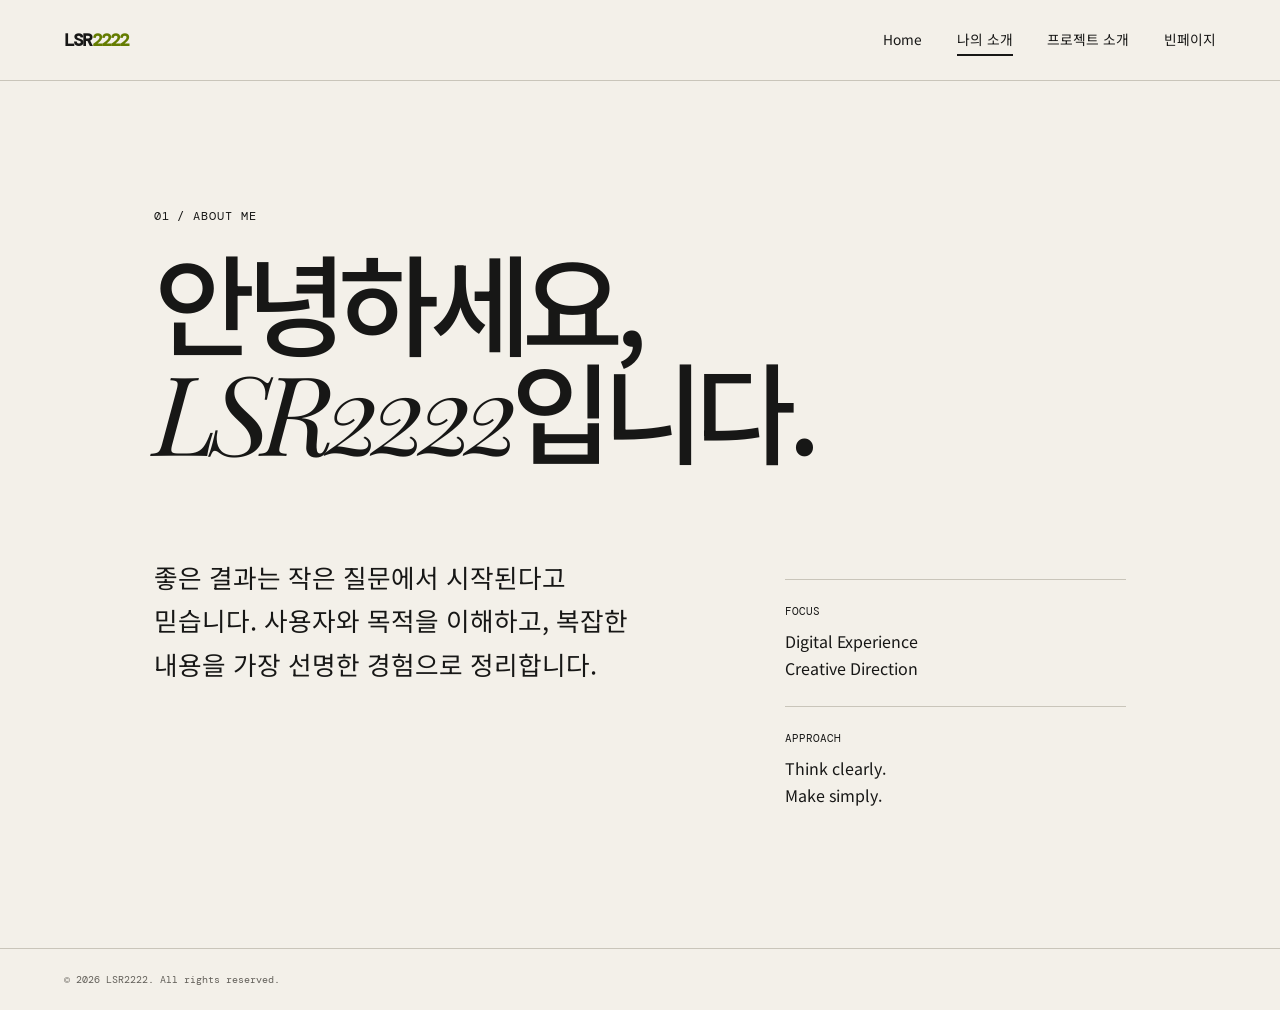
==== about.html @ e8da939d "Build LSR2222 portfolio pages" ====
<!doctype html><html lang="ko"><head><meta charset="utf-8"><meta name="viewport" content="width=device-width,initial-scale=1"><title>나의 소개 | LSR2222</title><link rel="stylesheet" href="style.css"><script src="script.js" defer></script></head><body><header><a class="brand" href="index.html">LSR<span>2222</span></a><button class="menu" aria-label="메뉴 열기" aria-expanded="false">Menu</button><nav><a href="index.html">Home</a><a class="active" href="about.html">나의 소개</a><a href="projects.html">프로젝트 소개</a><a href="blank.html">빈페이지</a></nav></header><main class="page"><p class="label">01 / ABOUT ME</p><h1>안녕하세요,<br><em>LSR2222</em>입니다.</h1><div class="about"><p>좋은 결과는 작은 질문에서 시작된다고 믿습니다. 사용자와 목적을 이해하고, 복잡한 내용을 가장 선명한 경험으로 정리합니다.</p><dl><dt>FOCUS</dt><dd>Digital Experience<br>Creative Direction</dd><dt>APPROACH</dt><dd>Think clearly.<br>Make simply.</dd></dl></div></main><footer>© 2026 LSR2222. All rights reserved.</footer></body></html>
---- style.css ----
@import url('https://fonts.googleapis.com/css2?family=DM+Mono&family=Noto+Sans+KR:wght@400;500;700&family=Playfair+Display:ital@0;1&display=swap');
:root{--ink:#171716;--paper:#f3f0e9;--line:#c9c5ba;--lime:#d5ff42}*{box-sizing:border-box}body{min-width:320px;margin:0;background:var(--paper);color:var(--ink);font-family:"Noto Sans KR",sans-serif}a{color:inherit;text-decoration:none}header,footer{display:flex;align-items:center;justify-content:space-between;padding:24px clamp(24px,5vw,72px)}header{border-bottom:1px solid var(--line)}.brand{font:700 1.1rem "DM Mono",monospace;letter-spacing:-.1em}.brand span,.copy b{color:#647c00}nav{display:flex;gap:clamp(16px,2.7vw,42px);font-size:.86rem}nav a{padding:5px 0}nav a:hover,nav .active{border-bottom:2px solid var(--ink)}.menu{display:none;border:0;background:none;font:.8rem "DM Mono",monospace}.label{margin:0 0 23px;font:.72rem "DM Mono",monospace;letter-spacing:.08em}h1{margin:0;font-size:clamp(3.4rem,8.6vw,9rem);font-weight:500;line-height:.98;letter-spacing:-.08em}h1 em{font-family:"Playfair Display",serif;font-weight:400}.hero{min-height:72vh;padding:clamp(78px,11vw,170px) clamp(24px,12vw,180px) 80px}.copy{margin:36px 0;font-size:clamp(1rem,1.5vw,1.27rem);line-height:1.75}.button{display:inline-flex;gap:36px;padding:14px 18px;background:var(--ink);color:#fff;font-size:.85rem;transition:.2s}.button:hover{background:#536600;transform:translateY(-3px)}.intro{display:grid;grid-template-columns:1fr 2fr auto;gap:40px;margin:0 clamp(24px,5vw,72px);padding:28px 0;border-top:1px solid var(--ink);font-size:.92rem}.intro p{margin:0;line-height:1.65}.intro a{border-bottom:1px solid}.page{padding:clamp(70px,10vw,145px) clamp(24px,12vw,180px)}.about{display:grid;grid-template-columns:1.4fr 1fr;gap:12vw;margin-top:90px}.about>p{margin:0;font-size:clamp(1.3rem,2vw,1.9rem);line-height:1.7;word-break:keep-all}dl{margin:0}dt{margin-top:24px;padding-top:24px;border-top:1px solid var(--line);font:.7rem "DM Mono",monospace}dd{margin:10px 0;line-height:1.7}.projects{margin-top:85px;border-top:1px solid var(--ink)}.projects article{display:grid;grid-template-columns:130px 1fr 1fr auto;gap:24px;align-items:center;padding:28px 6px;border-bottom:1px solid var(--line);transition:.2s}.projects article:hover{background:var(--lime);padding-left:16px}.projects p,.projects h2{margin:0}.projects p{font:.7rem "DM Mono",monospace}.projects h2{font-size:clamp(1.4rem,2.5vw,2.3rem);font-weight:500}.projects span{font-size:.85rem}.projects b{font-size:1.3rem}.blank{min-height:67vh;padding:clamp(100px,15vw,210px) clamp(24px,12vw,180px)}.blank>p:last-child{margin-top:40px;color:#55534e}footer{border-top:1px solid var(--line);color:#625f59;font:.65rem "DM Mono",monospace}@media(max-width:680px){header{position:relative}.menu{display:block}nav{display:none;position:absolute;top:72px;right:16px;z-index:2;flex-direction:column;gap:12px;padding:18px;background:var(--ink);color:#fff}nav.open{display:flex}nav .active{border-color:var(--lime)}.intro,.about{grid-template-columns:1fr;gap:22px}.projects article{grid-template-columns:1fr auto;gap:10px}.projects article span{grid-column:1/2}.projects article b{grid-row:1/4;grid-column:2}}
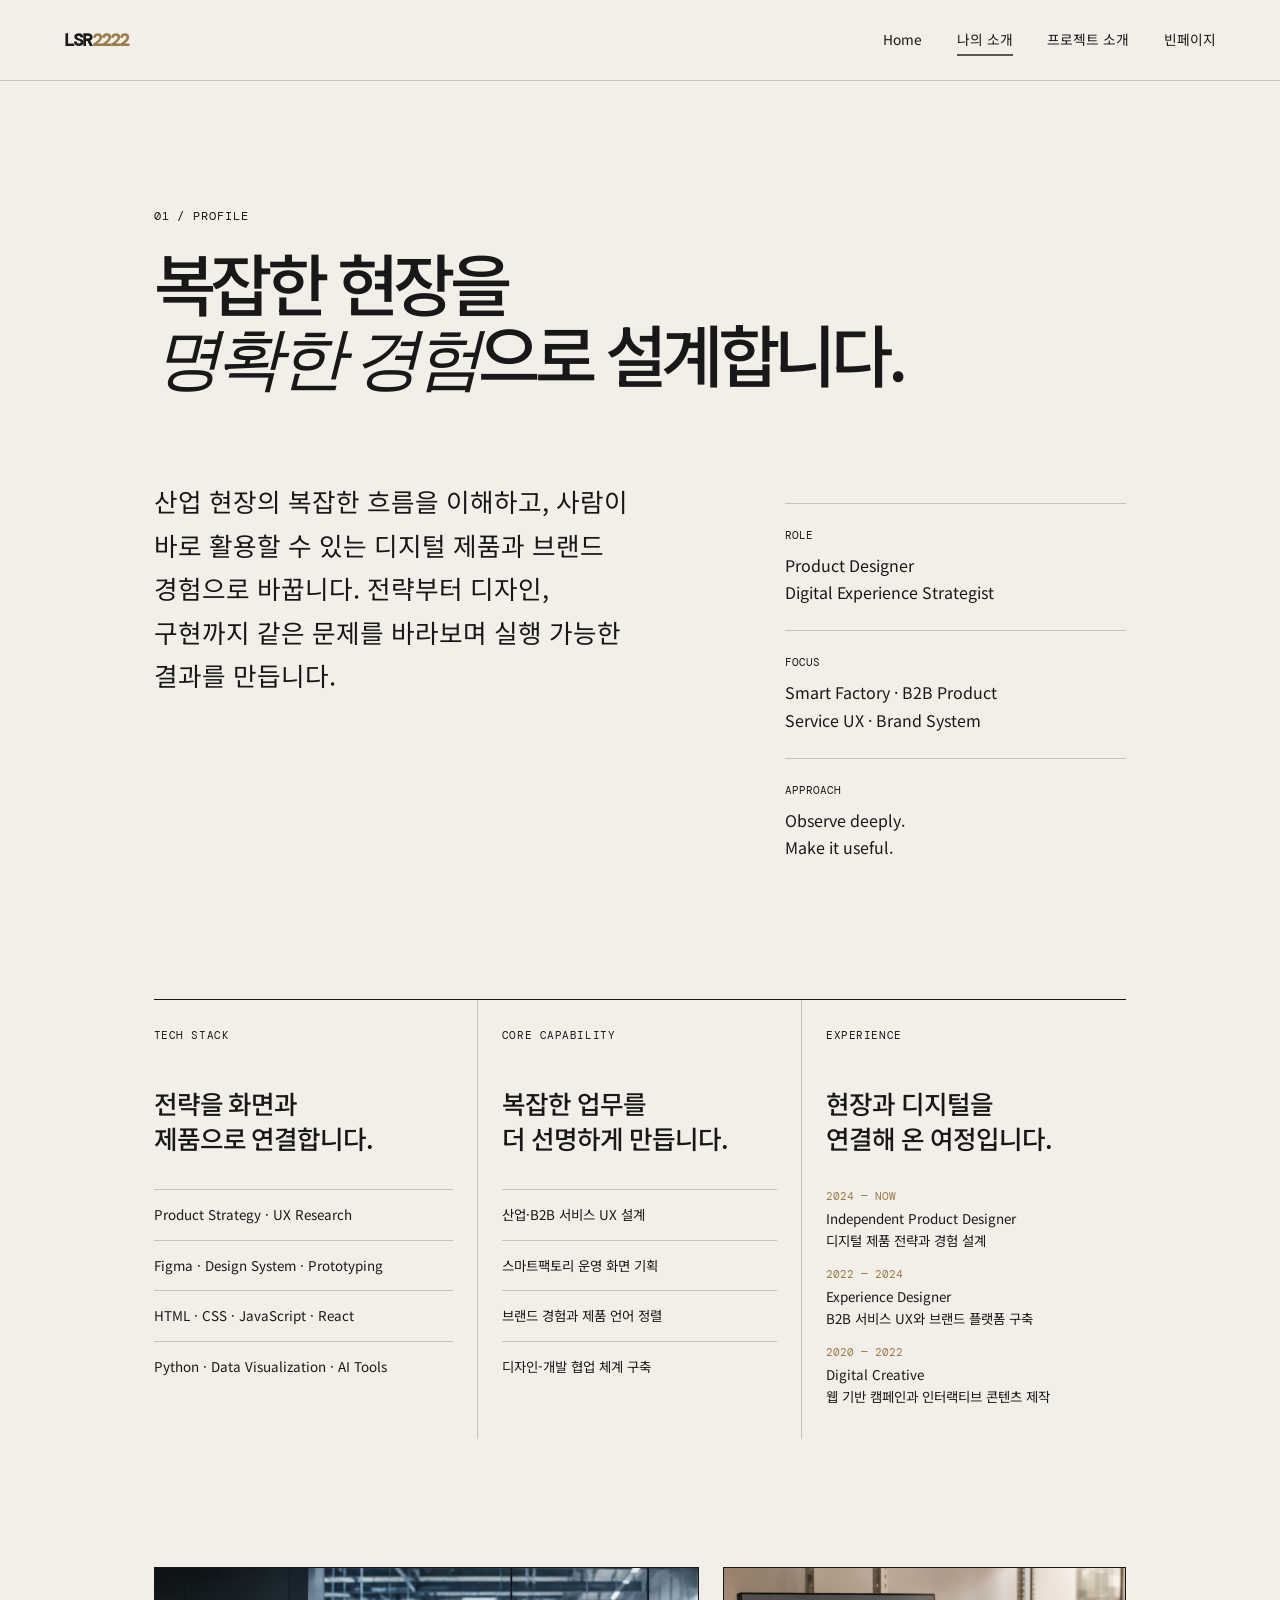
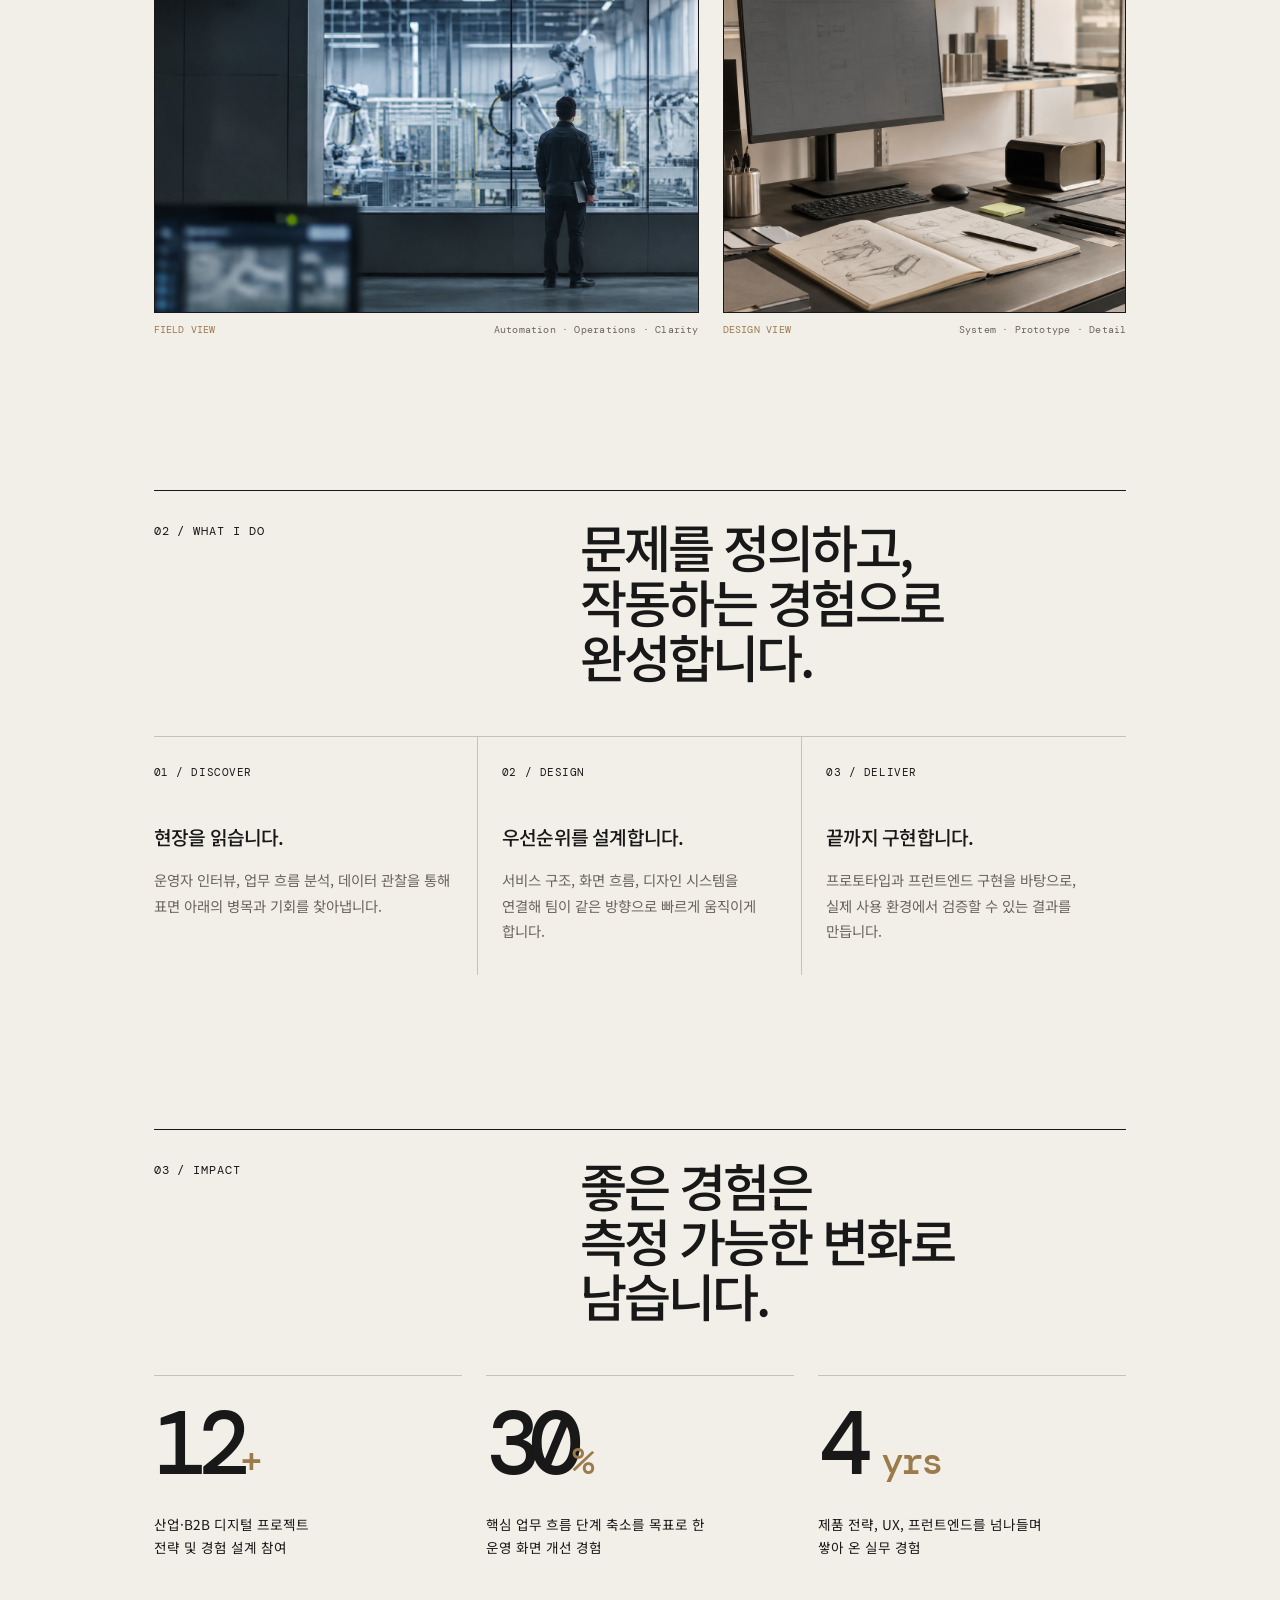
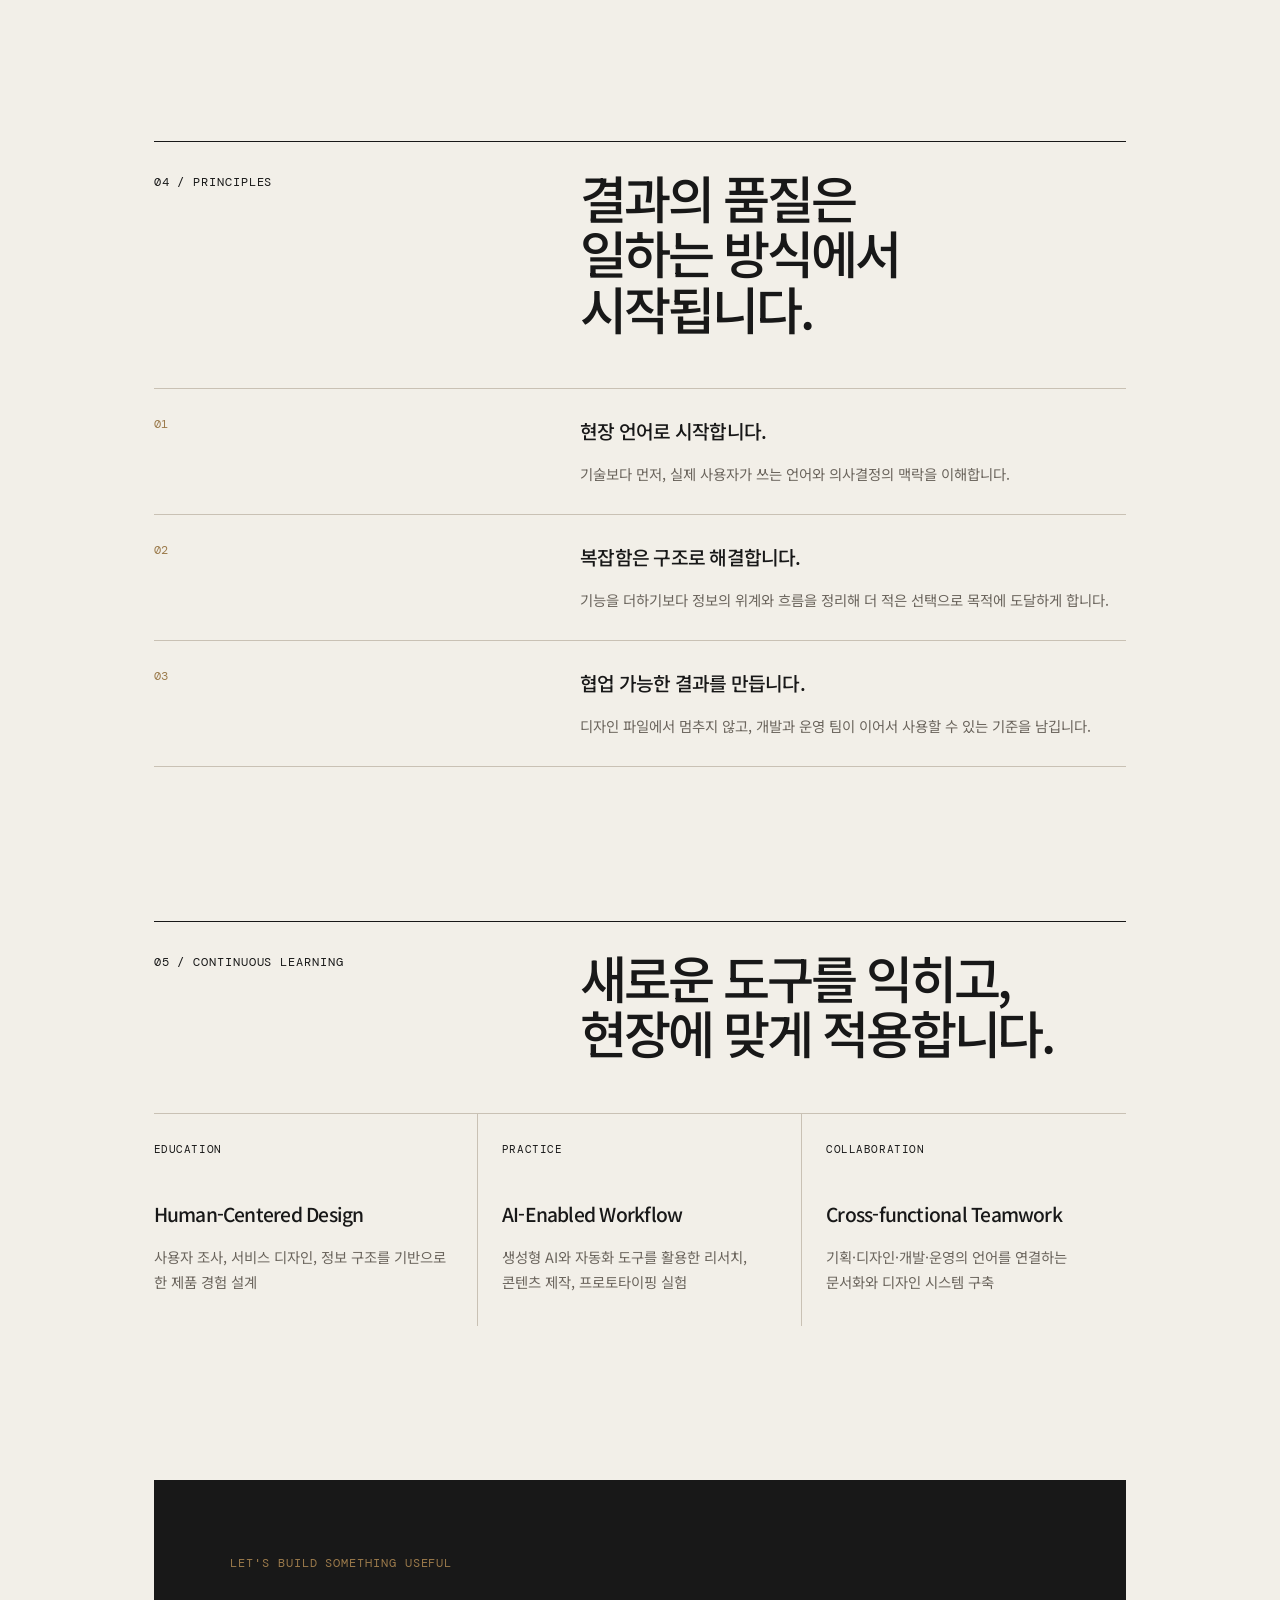
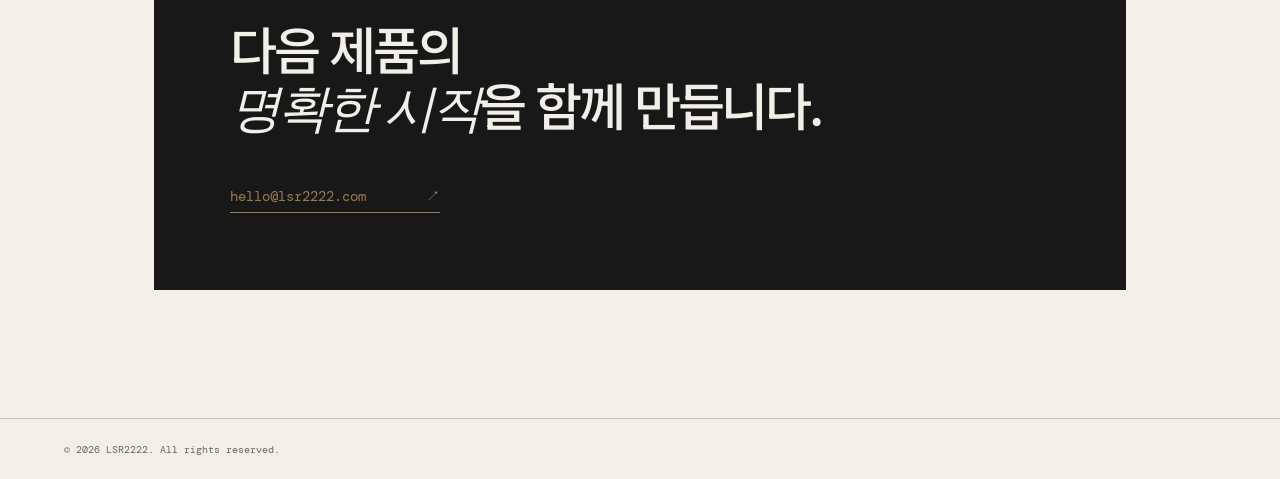
==== commit e59d1885: "Build interactive CCTV portfolio case study" ====
--- a/about.html
+++ b/about.html
@@ -1 +1,167 @@
-<!doctype html><html lang="ko"><head><meta charset="utf-8"><meta name="viewport" content="width=device-width,initial-scale=1"><title>나의 소개 | LSR2222</title><link rel="stylesheet" href="style.css"><script src="script.js" defer></script></head><body><header><a class="brand" href="index.html">LSR<span>2222</span></a><button class="menu" aria-label="메뉴 열기" aria-expanded="false">Menu</button><nav><a href="index.html">Home</a><a class="active" href="about.html">나의 소개</a><a href="projects.html">프로젝트 소개</a><a href="blank.html">빈페이지</a></nav></header><main class="page"><p class="label">01 / ABOUT ME</p><h1>안녕하세요,<br><em>LSR2222</em>입니다.</h1><div class="about"><p>좋은 결과는 작은 질문에서 시작된다고 믿습니다. 사용자와 목적을 이해하고, 복잡한 내용을 가장 선명한 경험으로 정리합니다.</p><dl><dt>FOCUS</dt><dd>Digital Experience<br>Creative Direction</dd><dt>APPROACH</dt><dd>Think clearly.<br>Make simply.</dd></dl></div></main><footer>© 2026 LSR2222. All rights reserved.</footer></body></html>+<!doctype html>
+<html lang="ko">
+  <head>
+    <meta charset="utf-8">
+    <meta name="viewport" content="width=device-width, initial-scale=1">
+    <title>나의 소개 | LSR2222</title>
+    <link rel="stylesheet" href="style.css">
+    <script src="script.js" defer></script>
+  </head>
+  <body>
+    <header>
+      <a class="brand" href="index.html">LSR<span>2222</span></a>
+      <button class="menu" aria-label="메뉴 열기" aria-expanded="false">Menu</button>
+      <nav>
+        <a href="index.html">Home</a>
+        <a class="active" href="about.html">나의 소개</a>
+        <a href="projects.html">프로젝트 소개</a>
+        <a href="blank.html">빈페이지</a>
+      </nav>
+    </header>
+
+    <main class="page">
+      <p class="label">01 / PROFILE</p>
+      <h1 class="profile-title">복잡한 현장을<br><em>명확한 경험</em>으로 설계합니다.</h1>
+      <div class="about">
+        <p>산업 현장의 복잡한 흐름을 이해하고, 사람이 바로 활용할 수 있는 디지털 제품과 브랜드 경험으로 바꿉니다. 전략부터 디자인, 구현까지 같은 문제를 바라보며 실행 가능한 결과를 만듭니다.</p>
+        <dl>
+          <dt>ROLE</dt>
+          <dd>Product Designer<br>Digital Experience Strategist</dd>
+          <dt>FOCUS</dt>
+          <dd>Smart Factory · B2B Product<br>Service UX · Brand System</dd>
+          <dt>APPROACH</dt>
+          <dd>Observe deeply.<br>Make it useful.</dd>
+        </dl>
+      </div>
+
+      <section class="profile-details" aria-label="기술 스택과 경력">
+        <article>
+          <p class="detail-label">TECH STACK</p>
+          <h2>전략을 화면과<br>제품으로 연결합니다.</h2>
+          <ul class="stack-list">
+            <li>Product Strategy · UX Research</li>
+            <li>Figma · Design System · Prototyping</li>
+            <li>HTML · CSS · JavaScript · React</li>
+            <li>Python · Data Visualization · AI Tools</li>
+          </ul>
+        </article>
+
+        <article>
+          <p class="detail-label">CORE CAPABILITY</p>
+          <h2>복잡한 업무를<br>더 선명하게 만듭니다.</h2>
+          <ul class="stack-list">
+            <li>산업·B2B 서비스 UX 설계</li>
+            <li>스마트팩토리 운영 화면 기획</li>
+            <li>브랜드 경험과 제품 언어 정렬</li>
+            <li>디자인-개발 협업 체계 구축</li>
+          </ul>
+        </article>
+
+        <article>
+          <p class="detail-label">EXPERIENCE</p>
+          <h2>현장과 디지털을<br>연결해 온 여정입니다.</h2>
+          <ol class="career-list">
+            <li><time>2024 — NOW</time><span>Independent Product Designer<br>디지털 제품 전략과 경험 설계</span></li>
+            <li><time>2022 — 2024</time><span>Experience Designer<br>B2B 서비스 UX와 브랜드 플랫폼 구축</span></li>
+            <li><time>2020 — 2022</time><span>Digital Creative<br>웹 기반 캠페인과 인터랙티브 콘텐츠 제작</span></li>
+          </ol>
+        </article>
+      </section>
+      <section class="profile-visuals" aria-label="현장과 제품 설계">
+        <figure class="visual-card visual-card-wide">
+          <img src="assets/smart-factory-control-room.png" alt="자동화 생산라인을 바라보는 스마트팩토리 운영 현장">
+          <figcaption><span>FIELD VIEW</span><span>Automation · Operations · Clarity</span></figcaption>
+        </figure>
+        <figure class="visual-card">
+          <img src="assets/product-design-workspace.png" alt="제품 설계 도구와 프로토타입이 놓인 디자인 워크스페이스">
+          <figcaption><span>DESIGN VIEW</span><span>System · Prototype · Detail</span></figcaption>
+        </figure>
+      </section>
+      <section class="profile-section">
+        <div class="section-heading">
+          <p class="label">02 / WHAT I DO</p>
+          <h2>문제를 정의하고,<br>작동하는 경험으로 완성합니다.</h2>
+        </div>
+        <div class="work-grid">
+          <article>
+            <p class="detail-label">01 / DISCOVER</p>
+            <h3>현장을 읽습니다.</h3>
+            <p>운영자 인터뷰, 업무 흐름 분석, 데이터 관찰을 통해 표면 아래의 병목과 기회를 찾아냅니다.</p>
+          </article>
+          <article>
+            <p class="detail-label">02 / DESIGN</p>
+            <h3>우선순위를 설계합니다.</h3>
+            <p>서비스 구조, 화면 흐름, 디자인 시스템을 연결해 팀이 같은 방향으로 빠르게 움직이게 합니다.</p>
+          </article>
+          <article>
+            <p class="detail-label">03 / DELIVER</p>
+            <h3>끝까지 구현합니다.</h3>
+            <p>프로토타입과 프런트엔드 구현을 바탕으로, 실제 사용 환경에서 검증할 수 있는 결과를 만듭니다.</p>
+          </article>
+        </div>
+      </section>
+
+      <section class="profile-section impact-section">
+        <div class="section-heading">
+          <p class="label">03 / IMPACT</p>
+          <h2>좋은 경험은<br>측정 가능한 변화로 남습니다.</h2>
+        </div>
+        <div class="impact-grid">
+          <article>
+            <strong>12<span>+</span></strong>
+            <p>산업·B2B 디지털 프로젝트<br>전략 및 경험 설계 참여</p>
+          </article>
+          <article>
+            <strong>30<span>%</span></strong>
+            <p>핵심 업무 흐름 단계 축소를 목표로 한<br>운영 화면 개선 경험</p>
+          </article>
+          <article>
+            <strong>4<span> yrs</span></strong>
+            <p>제품 전략, UX, 프런트엔드를 넘나들며<br>쌓아 온 실무 경험</p>
+          </article>
+        </div>
+      </section>
+
+      <section class="profile-section principles-section">
+        <div class="section-heading">
+          <p class="label">04 / PRINCIPLES</p>
+          <h2>결과의 품질은<br>일하는 방식에서 시작됩니다.</h2>
+        </div>
+        <div class="principles-list">
+          <article>
+            <span>01</span>
+            <div><h3>현장 언어로 시작합니다.</h3><p>기술보다 먼저, 실제 사용자가 쓰는 언어와 의사결정의 맥락을 이해합니다.</p></div>
+          </article>
+          <article>
+            <span>02</span>
+            <div><h3>복잡함은 구조로 해결합니다.</h3><p>기능을 더하기보다 정보의 위계와 흐름을 정리해 더 적은 선택으로 목적에 도달하게 합니다.</p></div>
+          </article>
+          <article>
+            <span>03</span>
+            <div><h3>협업 가능한 결과를 만듭니다.</h3><p>디자인 파일에서 멈추지 않고, 개발과 운영 팀이 이어서 사용할 수 있는 기준을 남깁니다.</p></div>
+          </article>
+        </div>
+      </section>
+
+      <section class="profile-section credentials-section">
+        <div class="section-heading">
+          <p class="label">05 / CONTINUOUS LEARNING</p>
+          <h2>새로운 도구를 익히고,<br>현장에 맞게 적용합니다.</h2>
+        </div>
+        <div class="credential-grid">
+          <article><p class="detail-label">EDUCATION</p><h3>Human-Centered Design</h3><p>사용자 조사, 서비스 디자인, 정보 구조를 기반으로 한 제품 경험 설계</p></article>
+          <article><p class="detail-label">PRACTICE</p><h3>AI-Enabled Workflow</h3><p>생성형 AI와 자동화 도구를 활용한 리서치, 콘텐츠 제작, 프로토타이핑 실험</p></article>
+          <article><p class="detail-label">COLLABORATION</p><h3>Cross-functional Teamwork</h3><p>기획·디자인·개발·운영의 언어를 연결하는 문서화와 디자인 시스템 구축</p></article>
+        </div>
+      </section>
+
+      <section class="contact-panel" aria-label="협업 문의">
+        <p class="label">LET'S BUILD SOMETHING USEFUL</p>
+        <h2>다음 제품의<br><em>명확한 시작</em>을 함께 만듭니다.</h2>
+        <a href="mailto:hello@lsr2222.com">hello@lsr2222.com <span>↗</span></a>
+      </section>
+    </main>
+
+    <footer>© 2026 LSR2222. All rights reserved.</footer>
+  </body>
+</html>
--- a/style.css
+++ b/style.css
@@ -1,2 +1,1235 @@
 @import url('https://fonts.googleapis.com/css2?family=DM+Mono&family=Noto+Sans+KR:wght@400;500;700&family=Playfair+Display:ital@0;1&display=swap');
-:root{--ink:#171716;--paper:#f3f0e9;--line:#c9c5ba;--lime:#d5ff42}*{box-sizing:border-box}body{min-width:320px;margin:0;background:var(--paper);color:var(--ink);font-family:"Noto Sans KR",sans-serif}a{color:inherit;text-decoration:none}header,footer{display:flex;align-items:center;justify-content:space-between;padding:24px clamp(24px,5vw,72px)}header{border-bottom:1px solid var(--line)}.brand{font:700 1.1rem "DM Mono",monospace;letter-spacing:-.1em}.brand span,.copy b{color:#647c00}nav{display:flex;gap:clamp(16px,2.7vw,42px);font-size:.86rem}nav a{padding:5px 0}nav a:hover,nav .active{border-bottom:2px solid var(--ink)}.menu{display:none;border:0;background:none;font:.8rem "DM Mono",monospace}.label{margin:0 0 23px;font:.72rem "DM Mono",monospace;letter-spacing:.08em}h1{margin:0;font-size:clamp(3.4rem,8.6vw,9rem);font-weight:500;line-height:.98;letter-spacing:-.08em}h1 em{font-family:"Playfair Display",serif;font-weight:400}.hero{min-height:72vh;padding:clamp(78px,11vw,170px) clamp(24px,12vw,180px) 80px}.copy{margin:36px 0;font-size:clamp(1rem,1.5vw,1.27rem);line-height:1.75}.button{display:inline-flex;gap:36px;padding:14px 18px;background:var(--ink);color:#fff;font-size:.85rem;transition:.2s}.button:hover{background:#536600;transform:translateY(-3px)}.intro{display:grid;grid-template-columns:1fr 2fr auto;gap:40px;margin:0 clamp(24px,5vw,72px);padding:28px 0;border-top:1px solid var(--ink);font-size:.92rem}.intro p{margin:0;line-height:1.65}.intro a{border-bottom:1px solid}.page{padding:clamp(70px,10vw,145px) clamp(24px,12vw,180px)}.about{display:grid;grid-template-columns:1.4fr 1fr;gap:12vw;margin-top:90px}.about>p{margin:0;font-size:clamp(1.3rem,2vw,1.9rem);line-height:1.7;word-break:keep-all}dl{margin:0}dt{margin-top:24px;padding-top:24px;border-top:1px solid var(--line);font:.7rem "DM Mono",monospace}dd{margin:10px 0;line-height:1.7}.projects{margin-top:85px;border-top:1px solid var(--ink)}.projects article{display:grid;grid-template-columns:130px 1fr 1fr auto;gap:24px;align-items:center;padding:28px 6px;border-bottom:1px solid var(--line);transition:.2s}.projects article:hover{background:var(--lime);padding-left:16px}.projects p,.projects h2{margin:0}.projects p{font:.7rem "DM Mono",monospace}.projects h2{font-size:clamp(1.4rem,2.5vw,2.3rem);font-weight:500}.projects span{font-size:.85rem}.projects b{font-size:1.3rem}.blank{min-height:67vh;padding:clamp(100px,15vw,210px) clamp(24px,12vw,180px)}.blank>p:last-child{margin-top:40px;color:#55534e}footer{border-top:1px solid var(--line);color:#625f59;font:.65rem "DM Mono",monospace}@media(max-width:680px){header{position:relative}.menu{display:block}nav{display:none;position:absolute;top:72px;right:16px;z-index:2;flex-direction:column;gap:12px;padding:18px;background:var(--ink);color:#fff}nav.open{display:flex}nav .active{border-color:var(--lime)}.intro,.about{grid-template-columns:1fr;gap:22px}.projects article{grid-template-columns:1fr auto;gap:10px}.projects article span{grid-column:1/2}.projects article b{grid-row:1/4;grid-column:2}}+
+:root {
+  --ink: #181818;
+  --paper: #F2EFE8;
+  --line: #C9C1B4;
+  --lime: #9B7A4B;
+  --slate: #6B655D;
+  --teal: #5B574F;
+}
+
+* {
+  box-sizing: border-box;
+}
+
+body {
+  min-width: 320px;
+  margin: 0;
+  background: var(--paper);
+  color: var(--ink);
+  font-family: "Noto Sans KR", sans-serif;
+}
+
+a {
+  color: inherit;
+  text-decoration: none;
+}
+
+header,
+footer {
+  display: flex;
+  align-items: center;
+  justify-content: space-between;
+  padding: 24px clamp(24px, 5vw, 72px);
+}
+
+header {
+  border-bottom: 1px solid var(--line);
+}
+
+.brand {
+  font: 700 1.1rem "DM Mono", monospace;
+  letter-spacing: -0.1em;
+}
+
+.brand span,
+.copy b {
+  color: var(--lime);
+}
+
+nav {
+  display: flex;
+  gap: clamp(16px, 2.7vw, 42px);
+  font-size: 0.86rem;
+}
+
+nav a {
+  padding: 5px 0;
+}
+
+nav a:hover,
+nav .active {
+  border-bottom: 2px solid var(--teal);
+}
+
+.menu {
+  display: none;
+  border: 0;
+  background: none;
+  font: 0.8rem "DM Mono", monospace;
+}
+
+.label {
+  margin: 0 0 23px;
+  font: 0.72rem "DM Mono", monospace;
+  letter-spacing: 0.08em;
+}
+
+h1 {
+  margin: 0;
+  font-size: clamp(3.4rem, 8.6vw, 9rem);
+  font-weight: 500;
+  line-height: 0.98;
+  letter-spacing: -0.08em;
+}
+
+h1 em {
+  font-family: "Playfair Display", serif;
+  font-weight: 400;
+}
+
+.profile-title {
+  max-width: 950px;
+  font-size: clamp(2.6rem, 5.3vw, 5.8rem);
+  line-height: 1.04;
+}
+
+.hero {
+  min-height: 72vh;
+  padding: clamp(78px, 11vw, 170px) clamp(24px, 12vw, 180px) 80px;
+}
+
+
+.copy {
+  margin: 36px 0;
+  font-size: clamp(1rem, 1.5vw, 1.27rem);
+  line-height: 1.75;
+}
+
+.button {
+  display: inline-flex;
+  gap: 36px;
+  padding: 14px 18px;
+  background: var(--ink);
+  color: var(--paper);
+  font-size: 0.85rem;
+  transition: 0.2s;
+}
+
+.button:hover {
+  background: var(--slate);
+  transform: translateY(-3px);
+}
+
+.intro {
+  display: grid;
+  grid-template-columns: 1fr 2fr auto;
+  gap: 40px;
+  margin: 0 clamp(24px, 5vw, 72px);
+  padding: 28px 0;
+  border-top: 1px solid var(--ink);
+  font-size: 0.92rem;
+}
+
+.intro p {
+  margin: 0;
+  line-height: 1.65;
+}
+
+.intro a {
+  border-bottom: 1px solid;
+}
+
+.page {
+  padding: clamp(70px, 10vw, 145px) clamp(24px, 12vw, 180px);
+}
+
+.about {
+  display: grid;
+  grid-template-columns: 1.4fr 1fr;
+  gap: 12vw;
+  margin-top: 90px;
+}
+
+.about > p {
+  margin: 0;
+  font-size: clamp(1.3rem, 2vw, 1.9rem);
+  line-height: 1.7;
+  word-break: keep-all;
+}
+
+dl {
+  margin: 0;
+}
+
+dt {
+  margin-top: 24px;
+  padding-top: 24px;
+  border-top: 1px solid var(--line);
+  font: 0.7rem "DM Mono", monospace;
+}
+
+dd {
+  margin: 10px 0;
+  line-height: 1.7;
+}
+
+.profile-details {
+  display: grid;
+  grid-template-columns: repeat(3, 1fr);
+  margin-top: clamp(72px, 10vw, 130px);
+  border-top: 1px solid var(--ink);
+}
+
+.profile-details article {
+  min-width: 0;
+  padding: 28px 24px 32px 0;
+  border-right: 1px solid var(--line);
+}
+
+.profile-details article + article {
+  padding-left: 24px;
+}
+
+.profile-details article:last-child {
+  border-right: 0;
+}
+
+.detail-label {
+  margin: 0 0 44px;
+  font: 0.7rem "DM Mono", monospace;
+  letter-spacing: 0.05em;
+}
+
+.profile-details h2 {
+  margin: 0;
+  font-size: clamp(1.35rem, 2vw, 2rem);
+  font-weight: 500;
+  line-height: 1.35;
+  letter-spacing: -0.04em;
+  word-break: keep-all;
+}
+
+.stack-list,
+.career-list {
+  display: grid;
+  gap: 14px;
+  margin: 34px 0 0;
+  padding: 0;
+  list-style: none;
+  font-size: 0.84rem;
+  line-height: 1.6;
+}
+
+.stack-list li {
+  padding-top: 14px;
+  border-top: 1px solid var(--line);
+}
+
+.career-list {
+  gap: 16px;
+}
+
+.career-list li {
+  display: grid;
+  gap: 5px;
+}
+
+.career-list time {
+  color: var(--lime);
+  font: 0.68rem "DM Mono", monospace;
+}
+
+.profile-visuals {
+  display: grid;
+  grid-template-columns: 1.35fr 1fr;
+  gap: 24px;
+  margin-top: clamp(72px, 10vw, 130px);
+}
+
+.visual-card {
+  margin: 0;
+}
+
+.visual-card img {
+  display: block;
+  width: 100%;
+  height: clamp(220px, 27vw, 380px);
+  border: 1px solid var(--ink);
+  object-fit: cover;
+}
+
+.visual-card-wide img {
+  object-position: center;
+}
+
+.visual-card figcaption {
+  display: flex;
+  justify-content: space-between;
+  gap: 18px;
+  padding-top: 10px;
+  color: var(--slate);
+  font: 0.65rem "DM Mono", monospace;
+  letter-spacing: 0.02em;
+}
+
+.visual-card figcaption span:first-child {
+  color: var(--lime);
+}
+.profile-section {
+  margin-top: clamp(88px, 12vw, 160px);
+  padding-top: 28px;
+  border-top: 1px solid var(--ink);
+}
+
+.section-heading {
+  display: grid;
+  grid-template-columns: 1fr 2fr;
+  gap: 12vw;
+  margin-bottom: 52px;
+}
+
+.section-heading .label {
+  margin: 5px 0 0;
+}
+
+.section-heading h2,
+.contact-panel h2 {
+  margin: 0;
+  font-size: clamp(2rem, 4vw, 4.6rem);
+  font-weight: 500;
+  line-height: 1.08;
+  letter-spacing: -0.06em;
+  word-break: keep-all;
+}
+
+.work-grid,
+.credential-grid {
+  display: grid;
+  grid-template-columns: repeat(3, 1fr);
+  border-top: 1px solid var(--line);
+}
+
+.work-grid article,
+.credential-grid article {
+  min-width: 0;
+  padding: 28px 24px 32px 0;
+  border-right: 1px solid var(--line);
+}
+
+.work-grid article + article,
+.credential-grid article + article {
+  padding-left: 24px;
+}
+
+.work-grid article:last-child,
+.credential-grid article:last-child {
+  border-right: 0;
+}
+
+.work-grid h3,
+.credential-grid h3,
+.principles-list h3 {
+  margin: 0;
+  font-size: 1.2rem;
+  font-weight: 500;
+  letter-spacing: -0.04em;
+}
+
+.work-grid article > p:last-child,
+.credential-grid article > p:last-child,
+.principles-list p {
+  margin: 16px 0 0;
+  color: var(--slate);
+  font-size: 0.9rem;
+  line-height: 1.75;
+  word-break: keep-all;
+}
+
+.impact-grid {
+  display: grid;
+  grid-template-columns: repeat(3, 1fr);
+  gap: 24px;
+}
+
+.impact-grid article {
+  padding: 28px 0;
+  border-top: 1px solid var(--line);
+}
+
+.impact-grid strong {
+  display: block;
+  font: 500 clamp(3.6rem, 7vw, 7.5rem) / 0.9 "DM Mono", monospace;
+  letter-spacing: -0.12em;
+}
+
+.impact-grid strong span {
+  color: var(--lime);
+  font-size: 0.42em;
+  letter-spacing: -0.08em;
+}
+
+.impact-grid p {
+  margin: 28px 0 0;
+  font-size: 0.85rem;
+  line-height: 1.7;
+}
+
+.principles-list {
+  border-top: 1px solid var(--line);
+}
+
+.principles-list article {
+  display: grid;
+  grid-template-columns: 1fr 2fr;
+  gap: 12vw;
+  padding: 28px 0;
+  border-bottom: 1px solid var(--line);
+}
+
+.principles-list article > span {
+  color: var(--lime);
+  font: 0.72rem "DM Mono", monospace;
+}
+
+.contact-panel {
+  margin-top: clamp(88px, 12vw, 160px);
+  padding: clamp(38px, 6vw, 80px);
+  background: var(--ink);
+  color: var(--paper);
+}
+
+.contact-panel .label {
+  margin-bottom: 50px;
+  color: var(--lime);
+}
+
+.contact-panel h2 em {
+  font-family: "Playfair Display", serif;
+  font-weight: 400;
+}
+
+.contact-panel a {
+  display: inline-flex;
+  gap: 60px;
+  margin-top: 54px;
+  padding-bottom: 6px;
+  border-bottom: 1px solid var(--lime);
+  color: var(--lime);
+  font: 0.9rem "DM Mono", monospace;
+}
+.case-title {
+  max-width: 1150px;
+  font-size: clamp(2.7rem, 6.2vw, 7.2rem);
+  line-height: 1.02;
+}
+
+.case-meta {
+  display: grid;
+  grid-template-columns: repeat(4, 1fr);
+  gap: 24px;
+  margin-top: clamp(64px, 9vw, 118px);
+  padding: 24px 0;
+  border-top: 1px solid var(--ink);
+  border-bottom: 1px solid var(--line);
+}
+
+.case-meta div {
+  display: grid;
+  gap: 9px;
+}
+
+.case-meta span,
+.chapter-index,
+.case-callout span {
+  color: var(--slate);
+  font: 0.67rem "DM Mono", monospace;
+  letter-spacing: 0.04em;
+}
+
+.case-meta strong {
+  font-size: 0.85rem;
+  font-weight: 500;
+  line-height: 1.55;
+}
+
+.case-tech {
+  margin-top: 42px;
+  padding-top: 22px;
+  border-top: 1px solid var(--ink);
+}
+
+.case-tech .label {
+  margin-bottom: 28px;
+  color: var(--lime);
+}
+
+.tech-grid {
+  display: grid;
+  grid-template-columns: repeat(4, 1fr);
+  border-top: 1px solid var(--line);
+  border-bottom: 1px solid var(--line);
+}
+
+.tech-grid article {
+  min-width: 0;
+  padding: 20px 20px 22px 0;
+  border-right: 1px solid var(--line);
+}
+
+.tech-grid article + article {
+  padding-left: 20px;
+}
+
+.tech-grid article:last-child {
+  border-right: 0;
+}
+
+.tech-grid span {
+  display: block;
+  color: var(--slate);
+  font: 0.64rem "DM Mono", monospace;
+  letter-spacing: 0.04em;
+}
+
+.tech-grid strong {
+  display: block;
+  margin-top: 20px;
+  font-size: 0.95rem;
+  font-weight: 500;
+  line-height: 1.5;
+}
+
+.tech-grid p {
+  margin: 14px 0 0;
+  color: var(--slate);
+  font-size: 0.74rem;
+  line-height: 1.6;
+}
+
+.case-lede {
+  max-width: 800px;
+  margin: clamp(64px, 9vw, 120px) 0 0 auto;
+  font-size: clamp(1.3rem, 2.2vw, 2rem);
+  line-height: 1.7;
+  letter-spacing: -0.04em;
+  word-break: keep-all;
+}
+
+.case-chapter {
+  display: grid;
+  grid-template-columns: 1fr 2fr;
+  gap: 12vw;
+  margin-top: clamp(88px, 12vw, 160px);
+  padding-top: 28px;
+  border-top: 1px solid var(--ink);
+}
+
+.chapter-index {
+  display: grid;
+  align-content: start;
+  gap: 10px;
+}
+
+.chapter-index span {
+  color: var(--lime);
+}
+
+.chapter-content h2,
+.case-outcome h2 {
+  margin: 0;
+  font-size: clamp(2rem, 4vw, 4.4rem);
+  font-weight: 500;
+  line-height: 1.1;
+  letter-spacing: -0.07em;
+  word-break: keep-all;
+}
+
+.chapter-image {
+  margin: 38px 0 0;
+}
+
+.chapter-image img {
+  display: block;
+  width: 100%;
+  height: clamp(260px, 35vw, 500px);
+  border: 1px solid var(--line);
+  object-fit: cover;
+  filter: saturate(0.72) contrast(1.04);
+}
+
+.chapter-image figcaption {
+  display: flex;
+  justify-content: space-between;
+  gap: 20px;
+  padding-top: 10px;
+  color: var(--slate);
+  font: 0.65rem "DM Mono", monospace;
+  letter-spacing: 0.03em;
+}
+
+.chapter-image figcaption span:first-child {
+  color: var(--lime);
+}
+
+.story-grid {
+  display: grid;
+  grid-template-columns: repeat(2, 1fr);
+  gap: 30px;
+  margin-top: 42px;
+}
+
+.story-grid p {
+  margin: 0;
+  color: var(--slate);
+  font-size: 0.96rem;
+  line-height: 1.85;
+  word-break: keep-all;
+}
+
+.story-grid b,
+.case-callout b {
+  color: var(--ink);
+  font-weight: 700;
+}
+
+.chapter-content blockquote {
+  margin: 48px 0 0;
+  padding: 22px 0 0;
+  border-top: 1px solid var(--line);
+  font-size: clamp(1.1rem, 1.7vw, 1.55rem);
+  line-height: 1.6;
+  letter-spacing: -0.04em;
+}
+
+.chapter-content cite {
+  display: block;
+  margin-top: 12px;
+  color: var(--slate);
+  font: 0.72rem "DM Mono", monospace;
+  font-style: normal;
+}
+
+.decision-list {
+  display: grid;
+  gap: 0;
+  margin: 48px 0 0;
+  padding: 0;
+  list-style: none;
+  border-top: 1px solid var(--line);
+}
+
+.decision-list li {
+  display: grid;
+  grid-template-columns: 52px minmax(130px, 0.7fr) 2fr;
+  gap: 16px;
+  padding: 20px 0;
+  border-bottom: 1px solid var(--line);
+}
+
+.decision-list li > span {
+  color: var(--lime);
+  font: 0.72rem "DM Mono", monospace;
+}
+
+.decision-list strong {
+  font-size: 0.95rem;
+}
+
+.decision-list p {
+  margin: 0;
+  color: var(--slate);
+  font-size: 0.86rem;
+  line-height: 1.65;
+}
+
+.case-callout {
+  margin-top: 48px;
+  padding: clamp(26px, 4vw, 46px);
+  border: 1px solid var(--teal);
+  background: color-mix(in srgb, var(--teal) 13%, var(--paper));
+}
+
+.case-callout p {
+  max-width: 560px;
+  margin: 18px 0 0;
+  font-size: clamp(1.2rem, 2vw, 1.8rem);
+  line-height: 1.5;
+  letter-spacing: -0.04em;
+}
+
+.case-outcome {
+  margin-top: clamp(88px, 12vw, 160px);
+  padding: clamp(36px, 6vw, 80px);
+  background: var(--ink);
+  color: var(--paper);
+}
+
+.case-outcome .label {
+  margin-bottom: 48px;
+  color: var(--lime);
+}
+
+.case-outcome h2 em {
+  color: var(--lime);
+  font-family: "Playfair Display", serif;
+  font-weight: 400;
+}
+
+.outcome-grid {
+  display: grid;
+  grid-template-columns: repeat(3, 1fr);
+  gap: 24px;
+  margin-top: clamp(52px, 7vw, 84px);
+}
+
+.outcome-grid article {
+  padding-top: 18px;
+  border-top: 1px solid var(--teal);
+}
+
+.outcome-grid strong {
+  color: var(--lime);
+  font: 0.74rem "DM Mono", monospace;
+}
+
+.outcome-grid p {
+  margin: 20px 0 0;
+  font-size: 0.9rem;
+  line-height: 1.7;
+  word-break: keep-all;
+}
+
+.case-note {
+  margin: 24px 0 0;
+  color: var(--slate);
+  font-size: 0.75rem;
+}
+.tetris-section {
+  margin-top: clamp(88px, 12vw, 160px);
+  padding: clamp(32px, 5vw, 68px);
+  background: var(--ink);
+  color: var(--paper);
+}
+
+.tetris-heading .label {
+  margin-bottom: 28px;
+  color: var(--lime);
+}
+
+.tetris-heading h2 {
+  margin: 0;
+  font-size: clamp(1.9rem, 3.7vw, 4rem);
+  font-weight: 500;
+  line-height: 1.12;
+  letter-spacing: -0.06em;
+}
+
+.tetris-heading em {
+  color: var(--lime);
+  font-family: "Playfair Display", serif;
+  font-weight: 400;
+}
+
+.tetris-game {
+  display: grid;
+  grid-template-columns: minmax(240px, 1fr) minmax(190px, 0.55fr);
+  gap: clamp(28px, 5vw, 72px);
+  align-items: start;
+  max-width: 680px;
+  margin: clamp(38px, 6vw, 70px) auto 0;
+}
+
+.tetris-board-wrap {
+  position: relative;
+  width: min(100%, 360px);
+  margin: 0 auto;
+  border: 1px solid var(--teal);
+  background: #0d0d0d;
+}
+
+.tetris-board,
+.tetris-preview {
+  display: block;
+  width: 100%;
+  height: auto;
+  image-rendering: pixelated;
+}
+
+.tetris-message {
+  position: absolute;
+  inset: 0;
+  display: grid;
+  place-items: center;
+  margin: 0;
+  padding: 24px;
+  background: rgb(13 13 13 / 76%);
+  color: var(--paper);
+  font: 0.76rem "DM Mono", monospace;
+  letter-spacing: 0.06em;
+  text-align: center;
+}
+
+.tetris-message.is-hidden {
+  display: none;
+}
+
+.tetris-sidebar {
+  display: grid;
+  gap: 28px;
+}
+
+.tetris-stats {
+  display: grid;
+  gap: 0;
+  border-top: 1px solid var(--teal);
+}
+
+.tetris-stats div {
+  display: flex;
+  align-items: baseline;
+  justify-content: space-between;
+  gap: 16px;
+  padding: 14px 0;
+  border-bottom: 1px solid var(--teal);
+}
+
+.tetris-stats span,
+.tetris-next > span {
+  color: var(--lime);
+  font: 0.66rem "DM Mono", monospace;
+  letter-spacing: 0.06em;
+}
+
+.tetris-stats strong {
+  font: 500 1.2rem "DM Mono", monospace;
+}
+
+.tetris-next {
+  display: grid;
+  gap: 14px;
+}
+
+.tetris-preview {
+  width: 120px;
+  border: 1px solid var(--teal);
+  background: #0d0d0d;
+}
+
+.tetris-actions,
+.tetris-controls {
+  display: grid;
+  grid-template-columns: repeat(2, 1fr);
+  gap: 8px;
+}
+
+.tetris-section button {
+  min-height: 42px;
+  border: 1px solid var(--teal);
+  background: transparent;
+  color: var(--paper);
+  font: 0.72rem "DM Mono", monospace;
+  cursor: pointer;
+  transition: 0.2s;
+}
+
+.tetris-section button:hover,
+.tetris-section button:focus-visible {
+  border-color: var(--lime);
+  background: var(--lime);
+  color: var(--ink);
+  outline: 0;
+}
+
+.tetris-help {
+  margin: 0;
+  color: #b9b2a7;
+  font-size: 0.74rem;
+  line-height: 1.75;
+}
+
+.tetris-controls {
+  grid-template-columns: repeat(5, minmax(44px, 58px));
+  justify-content: center;
+  margin: 28px auto 0;
+}
+
+.tetris-controls button {
+  font-size: 1.1rem;
+}
+.invaders-section {
+  margin-top: 28px;
+  padding: clamp(32px, 5vw, 68px);
+  border: 1px solid var(--line);
+}
+
+.invaders-heading .label {
+  margin-bottom: 28px;
+  color: var(--lime);
+}
+
+.invaders-heading h2 {
+  margin: 0;
+  font-size: clamp(1.9rem, 3.7vw, 4rem);
+  font-weight: 500;
+  line-height: 1.12;
+  letter-spacing: -0.06em;
+}
+
+.invaders-heading em {
+  color: var(--lime);
+  font-family: "Playfair Display", serif;
+  font-weight: 400;
+}
+
+.invaders-game {
+  display: grid;
+  grid-template-columns: minmax(260px, 1fr) minmax(180px, 0.5fr);
+  gap: clamp(28px, 5vw, 72px);
+  align-items: start;
+  max-width: 760px;
+  margin: clamp(38px, 6vw, 70px) auto 0;
+}
+
+.invaders-board-wrap {
+  position: relative;
+  width: min(100%, 420px);
+  margin: 0 auto;
+  border: 1px solid var(--teal);
+  background: #0d0d0d;
+}
+
+.invaders-board {
+  display: block;
+  width: 100%;
+  height: auto;
+}
+
+.invaders-message {
+  position: absolute;
+  inset: 0;
+  display: grid;
+  place-items: center;
+  margin: 0;
+  padding: 24px;
+  background: rgb(13 13 13 / 76%);
+  color: var(--paper);
+  font: 0.76rem "DM Mono", monospace;
+  letter-spacing: 0.06em;
+  text-align: center;
+}
+
+.invaders-message.is-hidden { display: none; }
+
+.invaders-sidebar { display: grid; gap: 28px; }
+
+.invaders-stats { display: grid; border-top: 1px solid var(--line); }
+
+.invaders-stats div {
+  display: flex;
+  justify-content: space-between;
+  gap: 16px;
+  padding: 14px 0;
+  border-bottom: 1px solid var(--line);
+}
+
+.invaders-stats span { color: var(--lime); font: 0.66rem "DM Mono", monospace; letter-spacing: 0.06em; }
+.invaders-stats strong { font: 500 1.2rem "DM Mono", monospace; }
+
+.invaders-actions, .invaders-controls { display: grid; gap: 8px; }
+.invaders-actions { grid-template-columns: repeat(2, 1fr); }
+.invaders-controls { grid-template-columns: repeat(3, minmax(50px, 66px)); justify-content: center; margin: 28px auto 0; }
+
+.invaders-section button {
+  min-height: 42px;
+  border: 1px solid var(--teal);
+  background: transparent;
+  color: var(--ink);
+  font: 0.72rem "DM Mono", monospace;
+  cursor: pointer;
+  transition: 0.2s;
+}
+
+.invaders-section button:hover, .invaders-section button:focus-visible { border-color: var(--lime); background: var(--lime); color: var(--ink); outline: 0; }
+.invaders-help { margin: 0; color: var(--slate); font-size: 0.74rem; line-height: 1.75; }
+.breakout-section { margin-top: 28px; padding: clamp(32px, 5vw, 68px); background: var(--teal); color: var(--paper); }
+.breakout-heading .label { margin-bottom: 28px; color: #d9c79f; }
+.breakout-heading h2 { margin: 0; font-size: clamp(1.9rem, 3.7vw, 4rem); font-weight: 500; line-height: 1.12; letter-spacing: -0.06em; }
+.breakout-heading em { color: #d9c79f; font-family: "Playfair Display", serif; font-weight: 400; }
+.breakout-game { display: grid; grid-template-columns: minmax(260px, 1fr) minmax(180px, 0.5fr); gap: clamp(28px, 5vw, 72px); align-items: start; max-width: 760px; margin: clamp(38px, 6vw, 70px) auto 0; }
+.breakout-board-wrap { position: relative; width: min(100%, 420px); margin: 0 auto; border: 1px solid #a99d88; background: #111; }
+.breakout-board { display: block; width: 100%; height: auto; }
+.breakout-message { position: absolute; inset: 0; display: grid; place-items: center; margin: 0; padding: 24px; background: rgb(17 17 17 / 76%); color: var(--paper); font: 0.76rem "DM Mono", monospace; letter-spacing: 0.06em; text-align: center; }
+.breakout-message.is-hidden { display: none; }
+.breakout-sidebar { display: grid; gap: 28px; }
+.breakout-stats { display: grid; border-top: 1px solid #a99d88; }
+.breakout-stats div { display: flex; justify-content: space-between; gap: 16px; padding: 14px 0; border-bottom: 1px solid #a99d88; }
+.breakout-stats span { color: #d9c79f; font: 0.66rem "DM Mono", monospace; letter-spacing: 0.06em; }
+.breakout-stats strong { font: 500 1.2rem "DM Mono", monospace; }
+.breakout-actions,.breakout-controls { display:grid; gap:8px; }.breakout-actions { grid-template-columns:repeat(2,1fr); }.breakout-controls { grid-template-columns:repeat(3,minmax(50px,66px)); justify-content:center; margin:28px auto 0; }
+.breakout-section button { min-height:42px; border:1px solid #a99d88; background:transparent; color:var(--paper); font:0.72rem "DM Mono",monospace; cursor:pointer; transition:0.2s; }.breakout-section button:hover,.breakout-section button:focus-visible { border-color:#d9c79f; background:#d9c79f; color:var(--ink); outline:0; }
+.breakout-help { margin:0; color:#d4cec2; font-size:0.74rem; line-height:1.75; }
+.snake-section { margin-top: 28px; padding: clamp(32px, 5vw, 68px); border: 1px solid var(--line); }
+.snake-heading .label { margin-bottom: 28px; color: var(--lime); }
+.snake-heading h2 { margin: 0; font-size: clamp(1.9rem, 3.7vw, 4rem); font-weight: 500; line-height: 1.12; letter-spacing: -0.06em; }
+.snake-heading em { color: var(--lime); font-family: "Playfair Display", serif; font-weight: 400; }
+.snake-game { display:grid; grid-template-columns:minmax(260px,1fr) minmax(180px,.5fr); gap:clamp(28px,5vw,72px); align-items:start; max-width:760px; margin:clamp(38px,6vw,70px) auto 0; }
+.snake-board-wrap { position:relative; width:min(100%,420px); margin:0 auto; border:1px solid var(--teal); background:#111; }
+.snake-board { display:block; width:100%; height:auto; image-rendering:pixelated; }
+.snake-message { position:absolute; inset:0; display:grid; place-items:center; margin:0; padding:24px; background:rgb(17 17 17 / 76%); color:var(--paper); font:.76rem "DM Mono",monospace; letter-spacing:.06em; text-align:center; }.snake-message.is-hidden { display:none; }
+.snake-sidebar { display:grid; gap:28px; }.snake-stats { display:grid; border-top:1px solid var(--line); }.snake-stats div { display:flex; justify-content:space-between; gap:16px; padding:14px 0; border-bottom:1px solid var(--line); }.snake-stats span { color:var(--lime); font:.66rem "DM Mono",monospace; letter-spacing:.06em; }.snake-stats strong { font:500 1.2rem "DM Mono",monospace; }
+.snake-actions,.snake-controls { display:grid; gap:8px; }.snake-actions { grid-template-columns:repeat(2,1fr); }.snake-controls { grid-template-columns:repeat(3,minmax(50px,66px)); justify-content:center; margin:28px auto 0; }.snake-controls button:first-child { grid-column:2; }.snake-controls button:nth-child(2) { grid-column:1; grid-row:2; }.snake-controls button:nth-child(3) { grid-column:2; grid-row:2; }.snake-controls button:nth-child(4) { grid-column:3; grid-row:2; }
+.snake-section button { min-height:42px; border:1px solid var(--teal); background:transparent; color:var(--ink); font:.72rem "DM Mono",monospace; cursor:pointer; transition:.2s; }.snake-section button:hover,.snake-section button:focus-visible { border-color:var(--lime); background:var(--lime); color:var(--ink); outline:0; }.snake-help { margin:0; color:var(--slate); font-size:.74rem; line-height:1.75; }
+.projects {
+  margin-top: 85px;
+  border-top: 1px solid var(--ink);
+}
+
+.projects article {
+  display: grid;
+  grid-template-columns: 130px 1fr 1fr auto;
+  gap: 24px;
+  align-items: center;
+  padding: 28px 6px;
+  border-bottom: 1px solid var(--line);
+  transition: 0.2s;
+}
+
+.projects article:hover {
+  background: var(--teal);
+  padding-left: 16px;
+}
+
+.projects p,
+.projects h2 {
+  margin: 0;
+}
+
+.projects p {
+  font: 0.7rem "DM Mono", monospace;
+}
+
+.projects h2 {
+  font-size: clamp(1.4rem, 2.5vw, 2.3rem);
+  font-weight: 500;
+}
+
+.projects span {
+  font-size: 0.85rem;
+}
+
+.projects b {
+  font-size: 1.3rem;
+}
+
+.blank {
+  min-height: 67vh;
+  padding: clamp(100px, 15vw, 210px) clamp(24px, 12vw, 180px);
+}
+
+.blank > p:last-child {
+  margin-top: 40px;
+  color: var(--slate);
+}
+
+footer {
+  border-top: 1px solid var(--line);
+  color: var(--slate);
+  font: 0.65rem "DM Mono", monospace;
+}
+
+@media (max-width: 680px) {
+  header {
+    position: relative;
+  }
+
+  .menu {
+    display: block;
+  }
+
+  nav {
+    position: absolute;
+    top: 72px;
+    right: 16px;
+    z-index: 2;
+    display: none;
+    flex-direction: column;
+    gap: 12px;
+    padding: 18px;
+    background: var(--ink);
+    color: var(--paper);
+  }
+
+  nav.open {
+    display: flex;
+  }
+
+  nav .active {
+    border-color: var(--teal);
+  }
+
+  .intro,
+  .about,
+  .profile-details {
+    grid-template-columns: 1fr;
+    gap: 22px;
+  }
+
+  .profile-details article,
+  .profile-details article + article {
+    padding: 26px 0;
+    border-right: 0;
+    border-bottom: 1px solid var(--line);
+  }
+
+  .profile-details article:last-child {
+    border-bottom: 0;
+  }
+
+  .profile-visuals {
+    grid-template-columns: 1fr;
+    gap: 36px;
+  }
+
+  .visual-card img {
+    height: 62vw;
+  }
+
+  .visual-card figcaption {
+    flex-direction: column;
+    gap: 4px;
+  }
+
+  .section-heading,
+  .work-grid,
+  .credential-grid,
+  .impact-grid,
+  .principles-list article {
+    grid-template-columns: 1fr;
+    gap: 22px;
+  }
+
+  .section-heading {
+    margin-bottom: 36px;
+  }
+
+  .work-grid article,
+  .work-grid article + article,
+  .credential-grid article,
+  .credential-grid article + article {
+    padding: 26px 0;
+    border-right: 0;
+    border-bottom: 1px solid var(--line);
+  }
+
+  .work-grid article:last-child,
+  .credential-grid article:last-child {
+    border-bottom: 0;
+  }
+
+  .impact-grid {
+    gap: 0;
+  }
+
+  .impact-grid article {
+    padding: 24px 0;
+  }
+
+  .contact-panel a {
+    gap: 28px;
+  }
+
+  .chapter-image img {
+    height: 58vw;
+  }
+
+  .chapter-image figcaption {
+    flex-direction: column;
+    gap: 4px;
+  }
+
+  .tech-grid {
+    grid-template-columns: 1fr 1fr;
+  }
+
+  .tech-grid article,
+  .tech-grid article + article {
+    padding: 18px 0;
+    border-right: 0;
+    border-bottom: 1px solid var(--line);
+  }
+
+  .tech-grid article:nth-last-child(-n + 2) {
+    border-bottom: 0;
+  }
+
+  .tetris-game {
+    grid-template-columns: 1fr;
+  }
+
+  .tetris-sidebar {
+    grid-template-columns: 1fr 1fr;
+    align-items: start;
+  }
+
+  .tetris-stats,
+  .tetris-help {
+    grid-column: 1 / -1;
+  }
+
+  .tetris-controls {
+    grid-template-columns: repeat(5, 1fr);
+  }
+
+  .invaders-game { grid-template-columns: 1fr; }
+  .invaders-sidebar { grid-template-columns: 1fr 1fr; }
+  .invaders-stats, .invaders-help { grid-column: 1 / -1; }
+  .breakout-game { grid-template-columns: 1fr; }
+  .breakout-sidebar { grid-template-columns: 1fr 1fr; }
+  .breakout-stats, .breakout-help { grid-column: 1 / -1; }
+  .snake-game { grid-template-columns: 1fr; }
+  .snake-sidebar { grid-template-columns: 1fr 1fr; }
+  .snake-stats, .snake-help { grid-column: 1 / -1; }
+  .case-meta,
+  .case-chapter,
+  .story-grid,
+  .outcome-grid {
+    grid-template-columns: 1fr;
+    gap: 22px;
+  }
+
+  .case-meta {
+    gap: 18px;
+  }
+
+  .case-chapter {
+    margin-top: 88px;
+  }
+
+  .decision-list li {
+    grid-template-columns: 34px 1fr;
+  }
+
+  .decision-list li p {
+    grid-column: 2;
+  }
+
+  .case-outcome {
+    padding: 34px 24px;
+  }
+
+  .projects article {
+    grid-template-columns: 1fr auto;
+    gap: 10px;
+  }
+
+  .projects article span {
+    grid-column: 1 / 2;
+  }
+
+  .projects article b {
+    grid-row: 1 / 4;
+    grid-column: 2;
+  }
+}
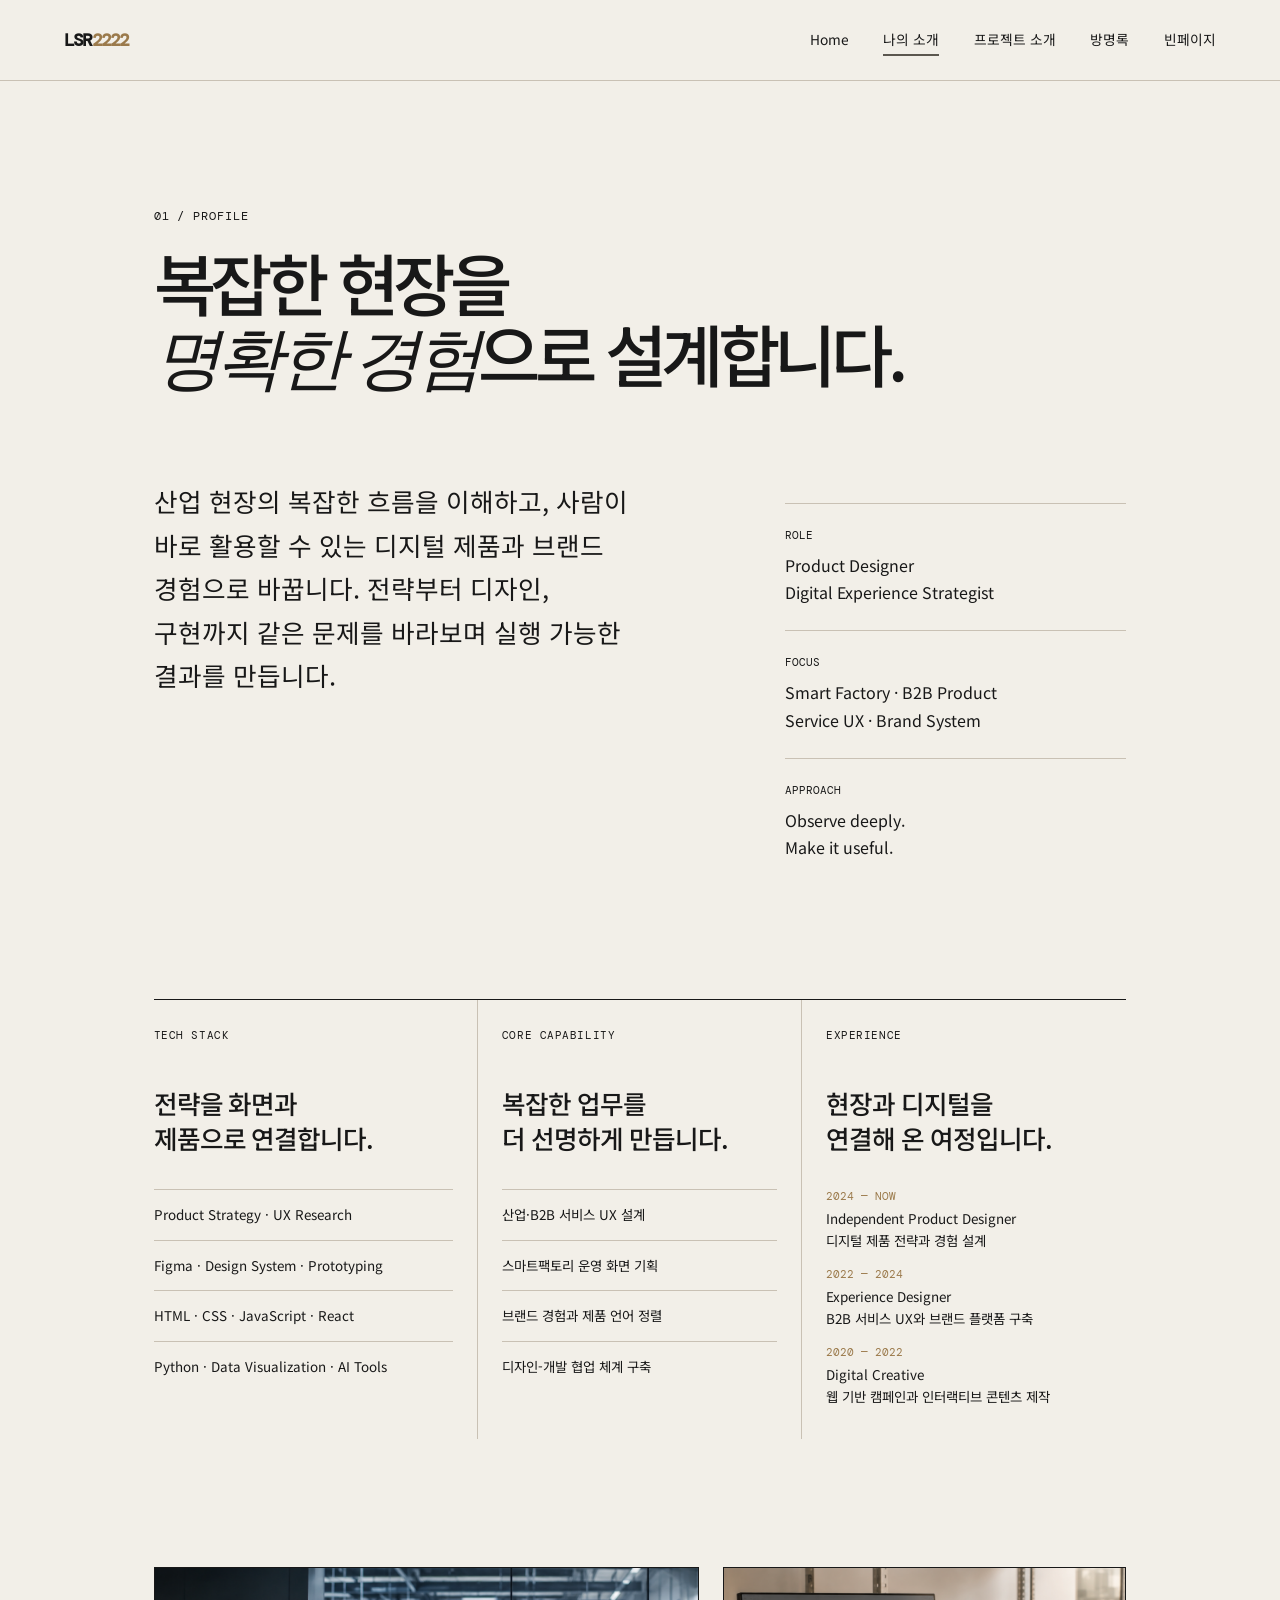
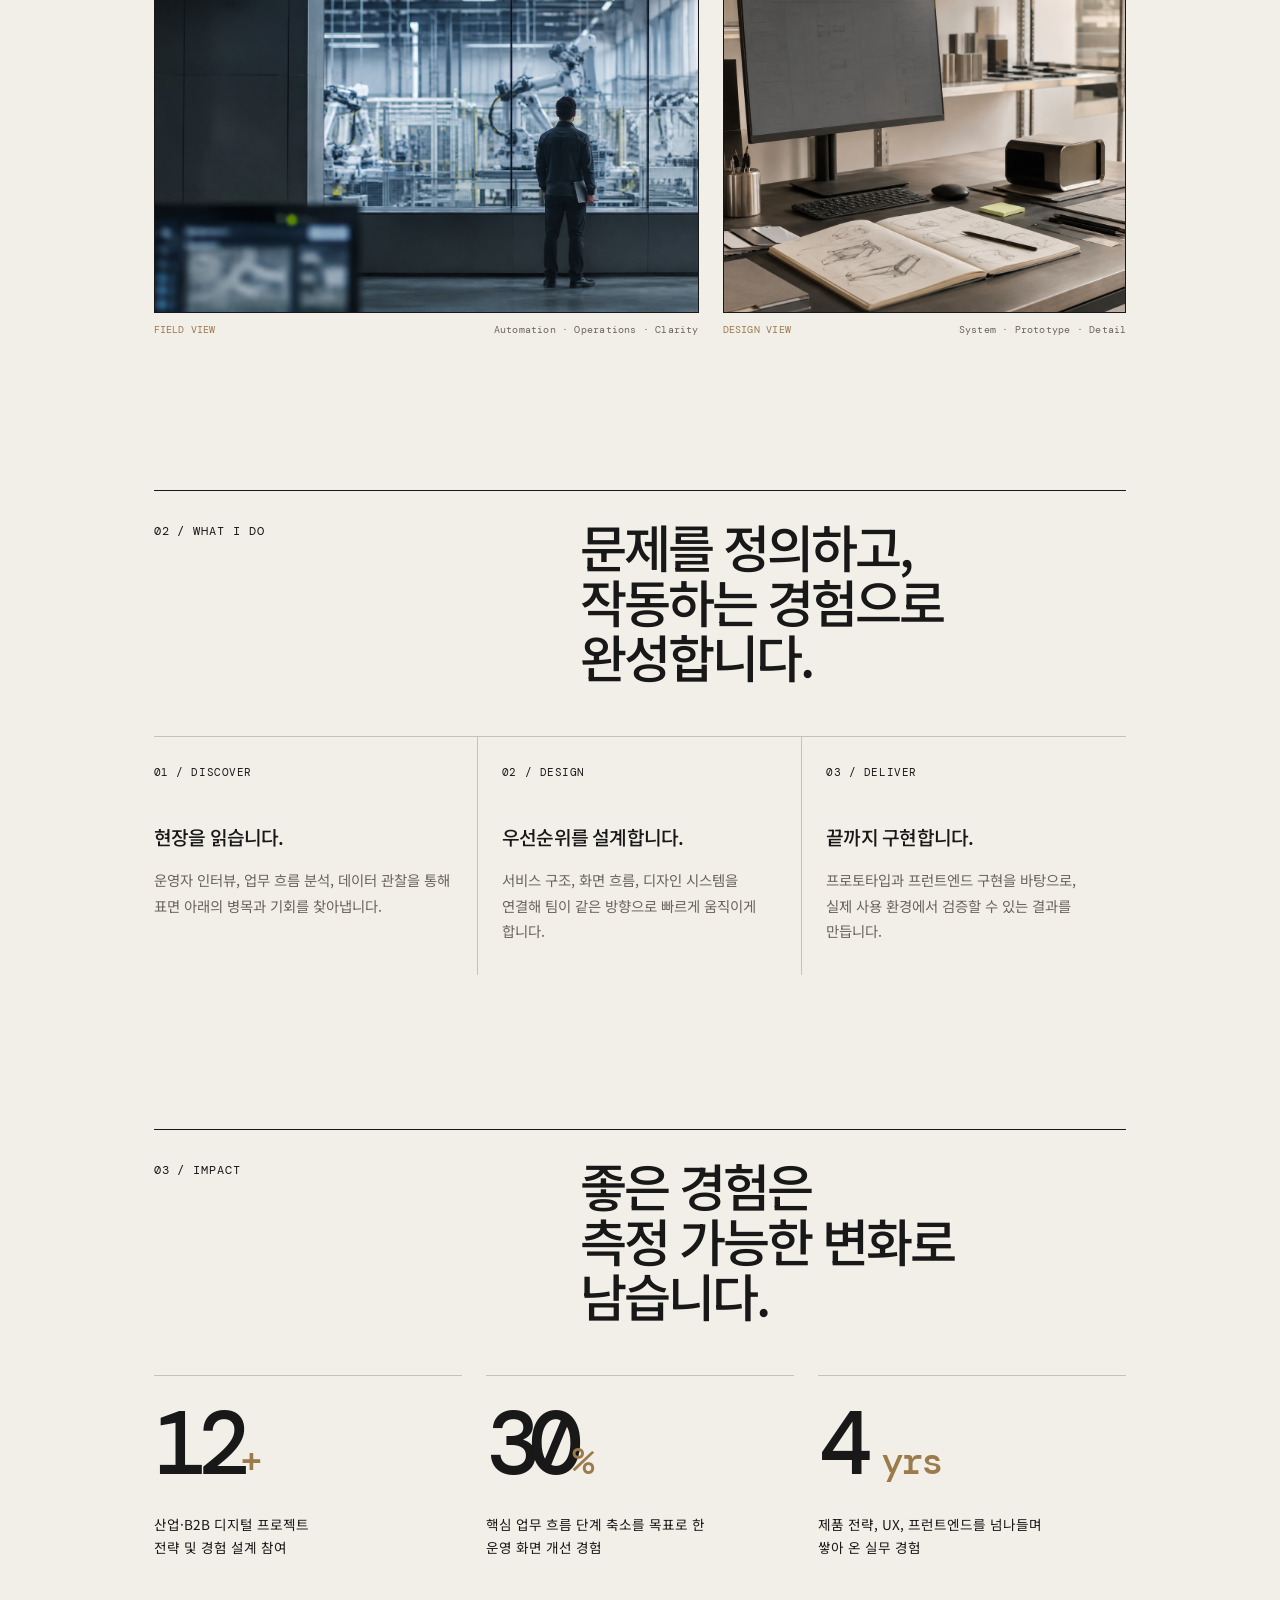
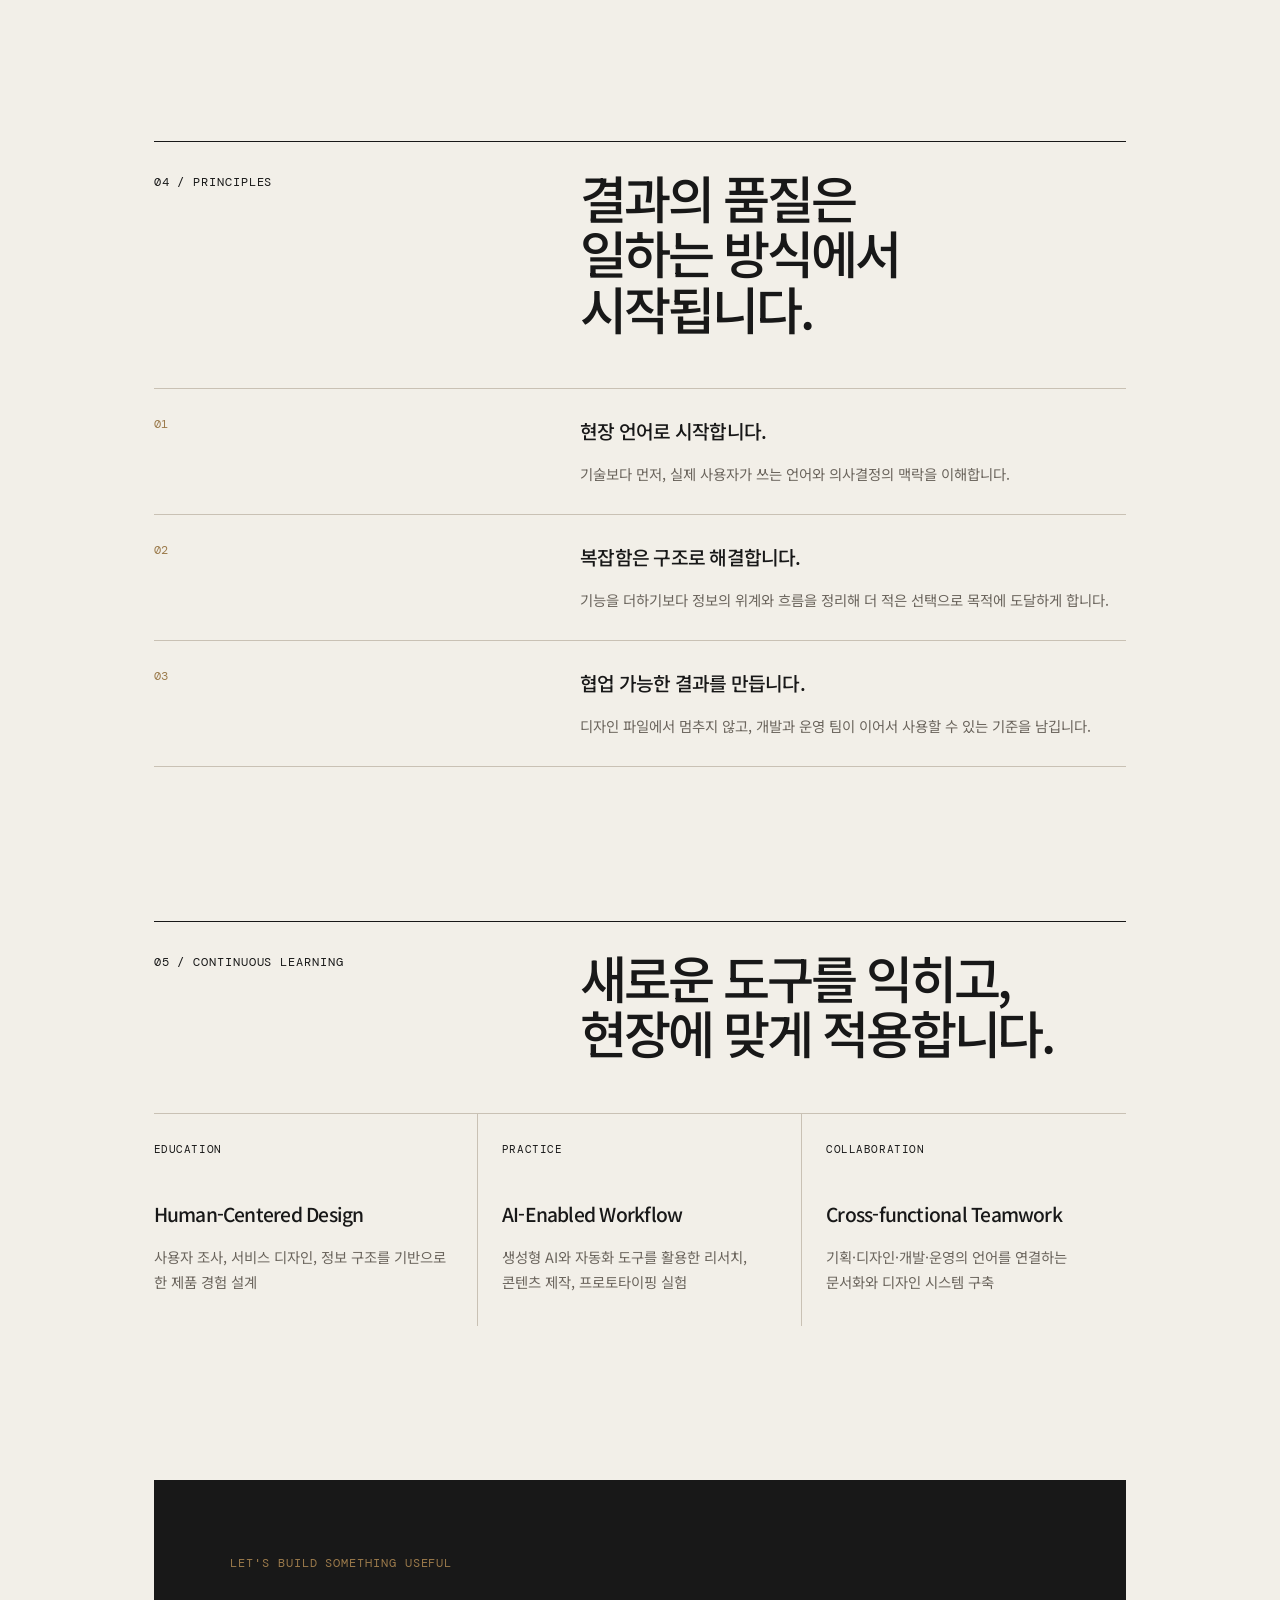
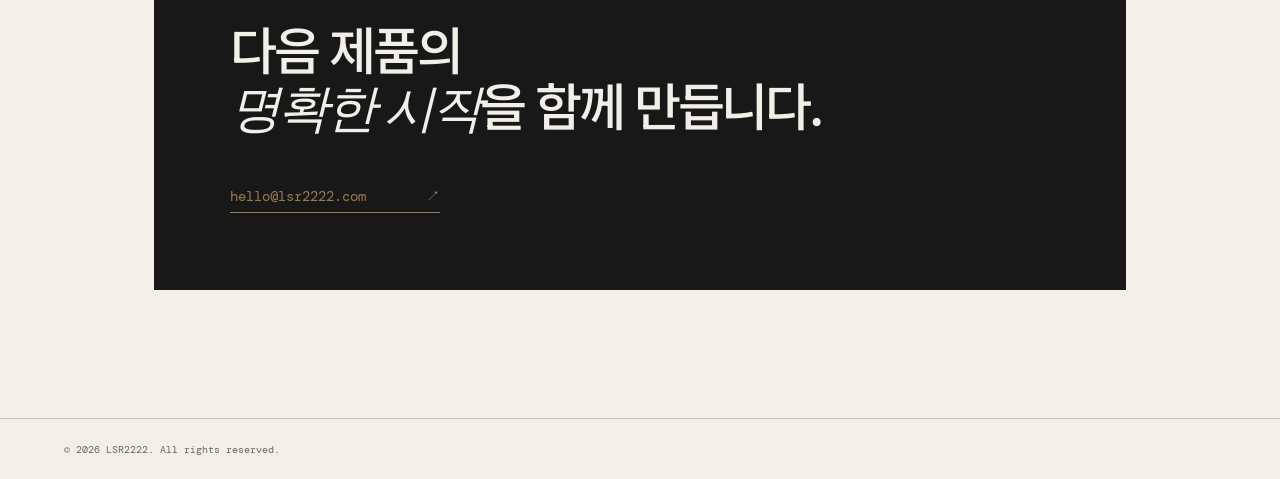
==== commit 3ae554be: "방명록" ====
--- a/about.html
+++ b/about.html
@@ -15,6 +15,7 @@
         <a href="index.html">Home</a>
         <a class="active" href="about.html">나의 소개</a>
         <a href="projects.html">프로젝트 소개</a>
+        <a href="guestbook.html">방명록</a>
         <a href="blank.html">빈페이지</a>
       </nav>
     </header>
--- a/style.css
+++ b/style.css
@@ -1232,4 +1232,268 @@
     grid-row: 1 / 4;
     grid-column: 2;
   }
+}
+
+/* ==========================================================================
+   Guestbook Styles
+   ========================================================================== */
+.guestbook-container {
+  max-width: 1200px;
+  margin: 0 auto;
+  padding: clamp(60px, 8vw, 120px) clamp(24px, 5vw, 60px);
+}
+
+.guestbook-header {
+  margin-bottom: clamp(40px, 6vw, 70px);
+  border-bottom: 1px solid var(--line);
+  padding-bottom: 40px;
+}
+
+.guestbook-form-section {
+  background: rgba(255, 255, 255, 0.4);
+  border: 1px solid var(--line);
+  padding: clamp(24px, 4vw, 40px);
+  margin-bottom: clamp(50px, 7vw, 80px);
+}
+
+.guestbook-form {
+  display: flex;
+  flex-direction: column;
+  gap: 24px;
+}
+
+.guestbook-form .form-group {
+  display: flex;
+  flex-direction: column;
+  gap: 8px;
+}
+
+.guestbook-form label {
+  font: 700 0.8rem "DM Mono", monospace;
+  color: var(--slate);
+  letter-spacing: 0.05em;
+}
+
+.guestbook-form .label-row {
+  display: flex;
+  justify-content: space-between;
+  align-items: center;
+}
+
+.guestbook-form .char-counter {
+  font: 0.75rem "DM Mono", monospace;
+  color: var(--slate);
+}
+
+.guestbook-form input,
+.guestbook-form textarea {
+  width: 100%;
+  padding: 14px 16px;
+  background: var(--paper);
+  border: 1px solid var(--line);
+  border-radius: 0;
+  color: var(--ink);
+  font-family: "Noto Sans KR", sans-serif;
+  font-size: 0.95rem;
+  line-height: 1.6;
+  outline: none;
+  transition: border-color 0.2s, box-shadow 0.2s;
+}
+
+.guestbook-form input:focus,
+.guestbook-form textarea:focus {
+  border-color: var(--ink);
+  background: #ffffff;
+}
+
+.guestbook-form textarea {
+  resize: vertical;
+  min-height: 110px;
+}
+
+.guestbook-form .form-footer {
+  display: flex;
+  align-items: center;
+  justify-content: space-between;
+  gap: 16px;
+  flex-wrap: wrap;
+  padding-top: 10px;
+}
+
+.form-status {
+  font-size: 0.88rem;
+  min-height: 24px;
+  display: flex;
+  align-items: center;
+}
+
+.form-status.success {
+  color: #2b7a4b;
+  font-weight: 500;
+}
+
+.form-status.error {
+  color: #b93838;
+  font-weight: 500;
+}
+
+.form-status.info {
+  color: var(--slate);
+}
+
+.button-submit {
+  border: none;
+  cursor: pointer;
+  font-family: inherit;
+}
+
+.button-submit:disabled {
+  opacity: 0.6;
+  cursor: not-allowed;
+  transform: none;
+}
+
+.guestbook-list-section {
+  display: flex;
+  flex-direction: column;
+  gap: 28px;
+}
+
+.list-title-row {
+  display: flex;
+  align-items: baseline;
+  justify-content: space-between;
+  border-bottom: 1px solid var(--ink);
+  padding-bottom: 16px;
+}
+
+.list-title-row h2 {
+  margin: 0;
+  font-size: 1.4rem;
+  font-weight: 500;
+  letter-spacing: -0.03em;
+}
+
+.refresh-button {
+  background: none;
+  border: 1px solid var(--line);
+  padding: 6px 12px;
+  font: 0.75rem "DM Mono", monospace;
+  color: var(--slate);
+  cursor: pointer;
+  transition: all 0.2s;
+}
+
+.refresh-button:hover {
+  background: var(--ink);
+  color: var(--paper);
+  border-color: var(--ink);
+}
+
+.guestbook-list {
+  display: flex;
+  flex-direction: column;
+  gap: 16px;
+}
+
+.guestbook-card {
+  padding: 24px;
+  background: rgba(255, 255, 255, 0.5);
+  border: 1px solid var(--line);
+  transition: border-color 0.2s, transform 0.2s;
+}
+
+.guestbook-card:hover {
+  border-color: var(--slate);
+  background: #ffffff;
+}
+
+.card-header {
+  display: flex;
+  justify-content: space-between;
+  align-items: baseline;
+  margin-bottom: 12px;
+  padding-bottom: 10px;
+  border-bottom: 1px dashed var(--line);
+}
+
+.card-nickname {
+  font-weight: 700;
+  font-size: 1rem;
+  color: var(--ink);
+}
+
+.card-date {
+  font: 0.75rem "DM Mono", monospace;
+  color: var(--slate);
+}
+
+.card-message {
+  margin: 0;
+  font-size: 0.95rem;
+  line-height: 1.7;
+  word-break: break-word;
+  white-space: pre-wrap;
+  color: #333333;
+}
+
+.guestbook-empty,
+.guestbook-error,
+.guestbook-loading {
+  padding: 60px 20px;
+  text-align: center;
+  border: 1px dashed var(--line);
+  background: rgba(255, 255, 255, 0.2);
+}
+
+.guestbook-empty p,
+.guestbook-error p {
+  margin: 0 0 8px;
+  font-size: 1.05rem;
+  font-weight: 500;
+}
+
+.guestbook-empty span,
+.guestbook-error span {
+  font-size: 0.85rem;
+  color: var(--slate);
+}
+
+.guestbook-error {
+  border-color: #e0a3a3;
+  color: #8f2b2b;
+}
+
+.guestbook-loading {
+  display: flex;
+  flex-direction: column;
+  align-items: center;
+  gap: 12px;
+  color: var(--slate);
+  font-size: 0.9rem;
+}
+
+.spinner {
+  width: 24px;
+  height: 24px;
+  border: 2px solid var(--line);
+  border-top-color: var(--ink);
+  border-radius: 50%;
+  animation: spin 0.8s linear infinite;
+}
+
+@keyframes spin {
+  to {
+    transform: rotate(360deg);
+  }
+}
+
+@media (max-width: 768px) {
+  .guestbook-form .form-footer {
+    flex-direction: column-reverse;
+    align-items: stretch;
+  }
+  .button-submit {
+    justify-content: center;
+  }
 }
